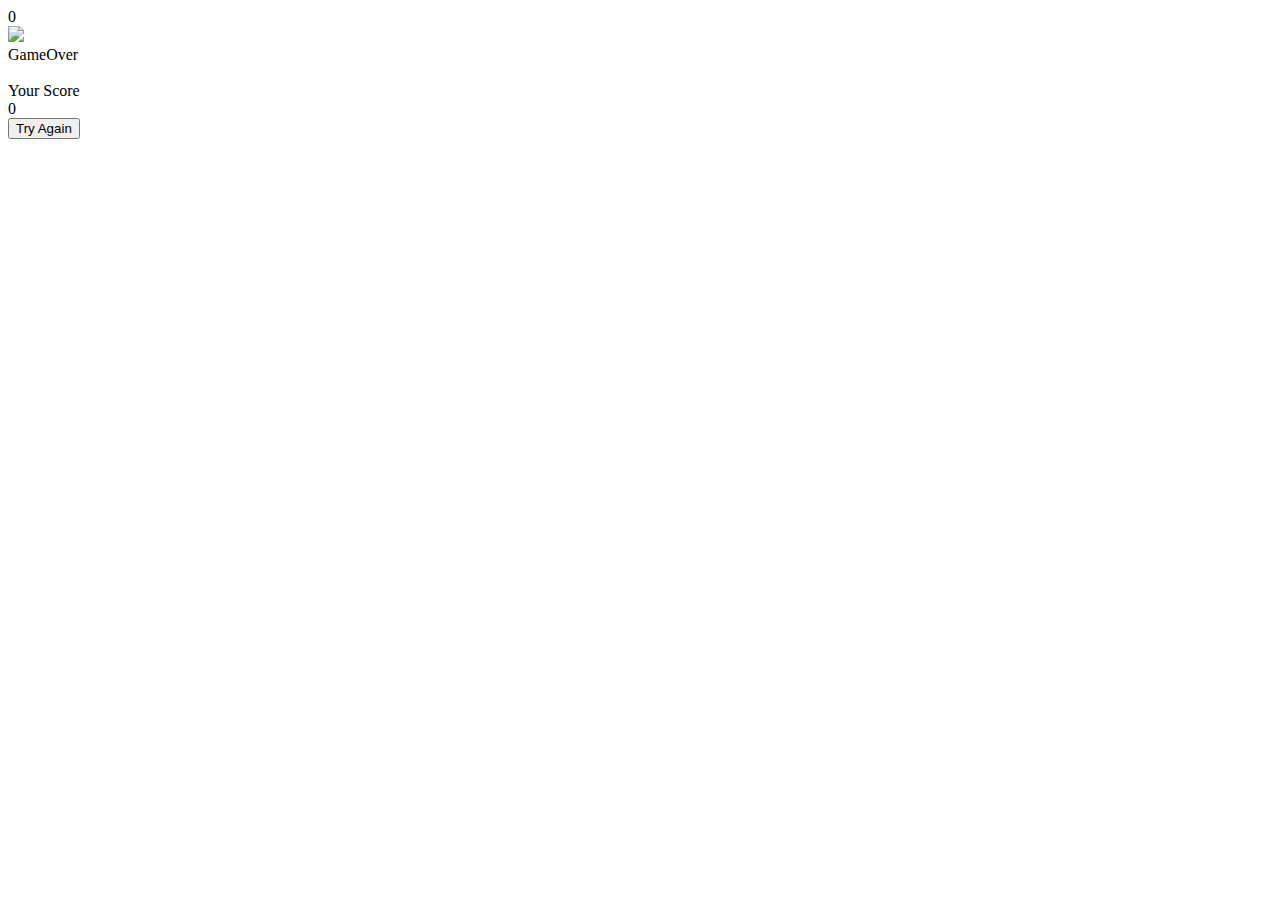
==== 2D_Game/1index.html @ 899add75 "intreface add" ====
<!DOCTYPE html>
<html lang="en">
<head>
    <meta charset="UTF-8">
    <title>Unafraid to win </title>
    <link rel="stylesheet" href="assets/css/">
    <link rel="icon" href="Run(3).png">
</head>
<body class="body" onkeyup="start(event);">
    <div>
        <div class="background" id="background">
            <div class="score" id="score">0</div>
            <img src="assets/img" class="player" id="player"/>
            <div class="bg" id="bg"></div>
        </div>
        <div class="GameOver" id="GameOver">
            <div>GameOver</div><br/>
            <div>Your Score</div>
            <div id="endScore">0</div>
            <button class="btn" onclick="re();">Try Again</button>
        </div>
    </div>
</body>
</html>
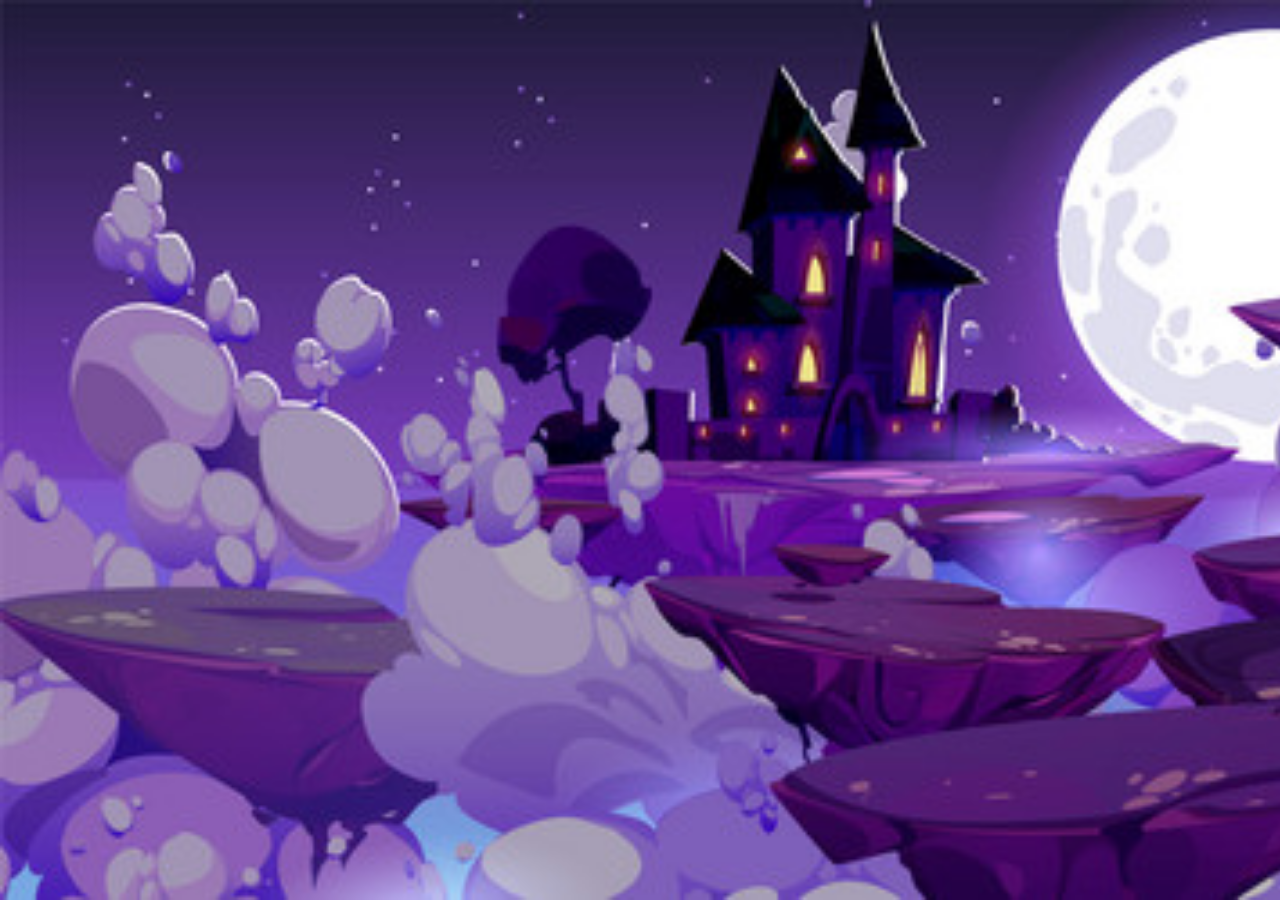
==== commit 1aa9b85e: "frist sylesheet compled" ====
--- a/2D_Game/1index.html
+++ b/2D_Game/1index.html
@@ -3,6 +3,7 @@
 <head>
     <meta charset="UTF-8">
     <title>Unafraid to win </title>
+    <link rel="stylesheet" href="assets/css/stylesheet.css">
     <link rel="stylesheet" href="assets/css/">
     <link rel="icon" href="Run(3).png">
 </head>
--- a/2D_Game/assets/css/stylesheet.css
+++ b/2D_Game/assets/css/stylesheet.css
@@ -0,0 +1,118 @@
+::-webkit-scrollbar{
+    width: 0;
+}
+.body{
+    margin: 0px;
+}
+.body2{
+    margin: 0px;
+}
+.background{
+    width: 100%;
+    height: 100vh;
+    background-image: url("../img/background.jpg");
+    background-size: 100vw;
+    overflow-x: hidden;
+    position: absolute;
+    background-repeat: repeat;
+}
+.background2{
+    width: 100%;
+    height: 100vh;
+    background-image: url("../img/back.jpg");
+    background-size: 100%;
+}
+.player{
+    height: 280px;
+    margin-top: 400px;
+    position: absolute;
+}
+.score{
+    position: absolute;
+    font-size: 90px;
+    font-family: Arial;
+    font-weight: bolder;
+    margin-left: 40px;
+}
+.block{
+    position: absolute;
+    width: 112px;
+    height: 111px;
+    margin-top: 550px;
+    background-image: url("../img/2 img.jpg");
+    background-size: cover;
+}
+.GameOver{
+    position: absolute;
+    width: 100px;
+    height: 100vh;
+    background-image: url("../img/img1.jpg");
+    background-size: cover;
+    display: flex;
+    flex-direction: column;
+    justify-content: center;
+    align-items: center;
+    font-family: Arial;
+    font-weight: bold;
+    color: rgb(0,0,0);
+    font-size: 90px;
+    opacity: 0.8;
+    visibility: hidden;
+}
+.btn{
+    width: 250px;
+    height: 40px;
+    font-size: 20px;
+    margin-top: 100px;
+    font-family: Arial;
+    font-weight: bold;
+    border-style: none;
+    border-radius: 20px;
+    cursor: pointer;
+    color: rgb(255,255,255);
+    position: relative;
+    background: rgb(6,37,50);
+    box-shadow: 0 0 10px yellow, 0 0 40px rebeccapurple, 0 0 80px blue;
+}
+.btn2{
+    width: 150px;
+    height: 40px;
+    color: rgb( 90,70,20);
+    font-family: Consolas;
+    font-weight: bold;
+    cursor: pointer;
+    border-radius: 20px;
+    border-style: none;
+    font-size: 40px;
+    margin-top: 420px;
+    margin-left: 400px;
+    position: relative;
+    background: springgreen;
+    box-shadow:0 0 10px darkolivegreen, 0 0 40px lawngreen, 0 0 80px cornflowerblue;
+}
+.bg{
+    width: 100%;
+    height:100vh ;
+    position:absolute ;
+    background-image: url("../img/03.jpg");
+    background-size: cover;
+}
+
+.a{
+    font-size: 20px;
+    margin-left: 654px;
+    margin-top: -300px;
+    font-family: Arial;
+    font-weight: 700;
+    position: absolute;
+    background-color: rgb(90,20,0);
+}
+.b{
+    font-size: 16px;
+    margin-left: 630px;
+    margin-top: -290px;
+    font-family: Arial;
+    font-weight: 700;
+    position: absolute;
+    background-color: rgb(900,0,90);
+}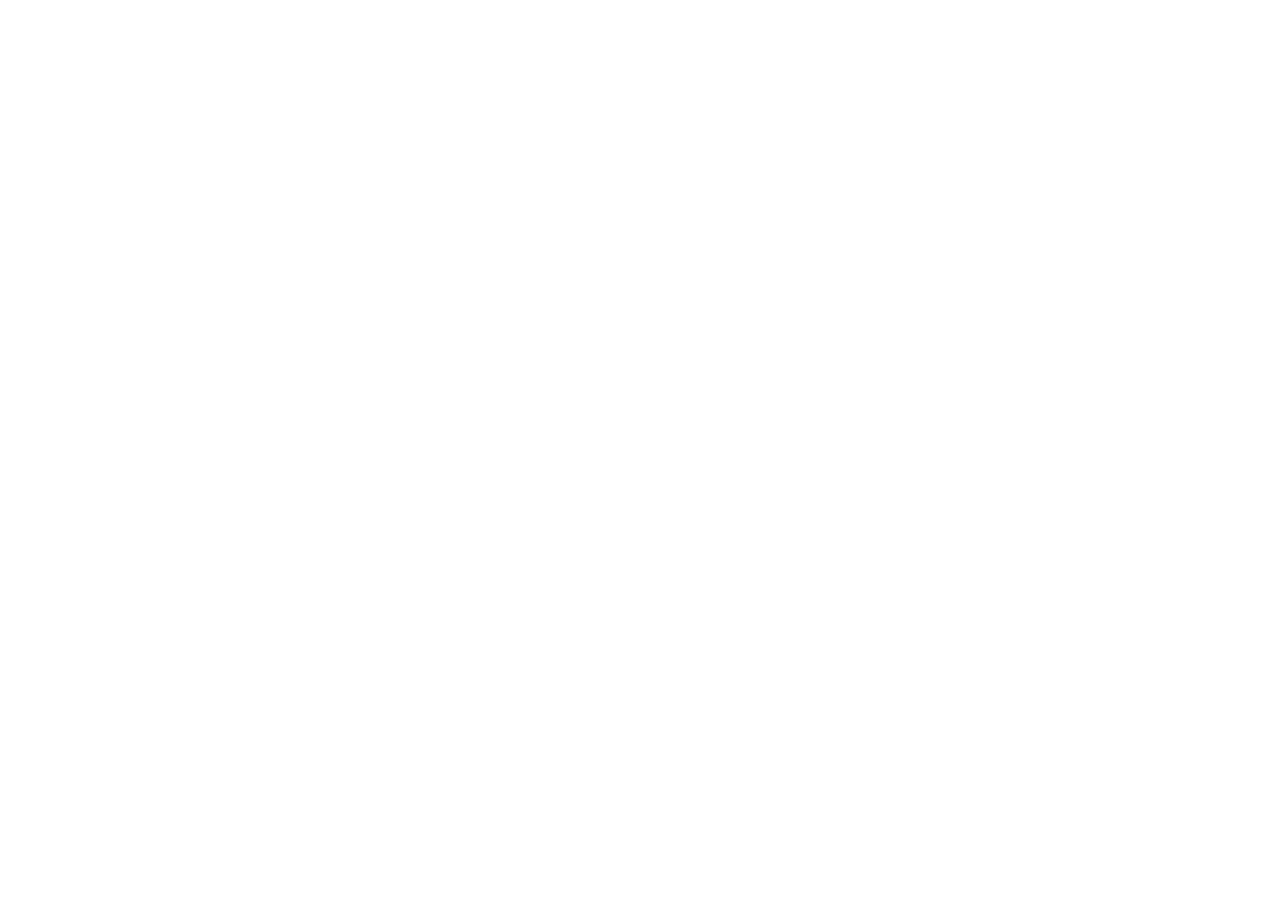
==== commit 9dc68276: "puzzle develop" ====
--- a/2D_Game/1index.html
+++ b/2D_Game/1index.html
@@ -1,10 +1,11 @@
+<!--
 <!DOCTYPE html>
 <html lang="en">
 <head>
     <meta charset="UTF-8">
     <title>Unafraid to win </title>
     <link rel="stylesheet" href="assets/css/stylesheet.css">
-    <link rel="stylesheet" href="assets/css/">
+    <link rel="stylesheet" href="assets/js/script.js">
     <link rel="icon" href="Run(3).png">
 </head>
 <body class="body" onkeyup="start(event);">
@@ -22,4 +23,4 @@
         </div>
     </div>
 </body>
-</html>+</html>-->
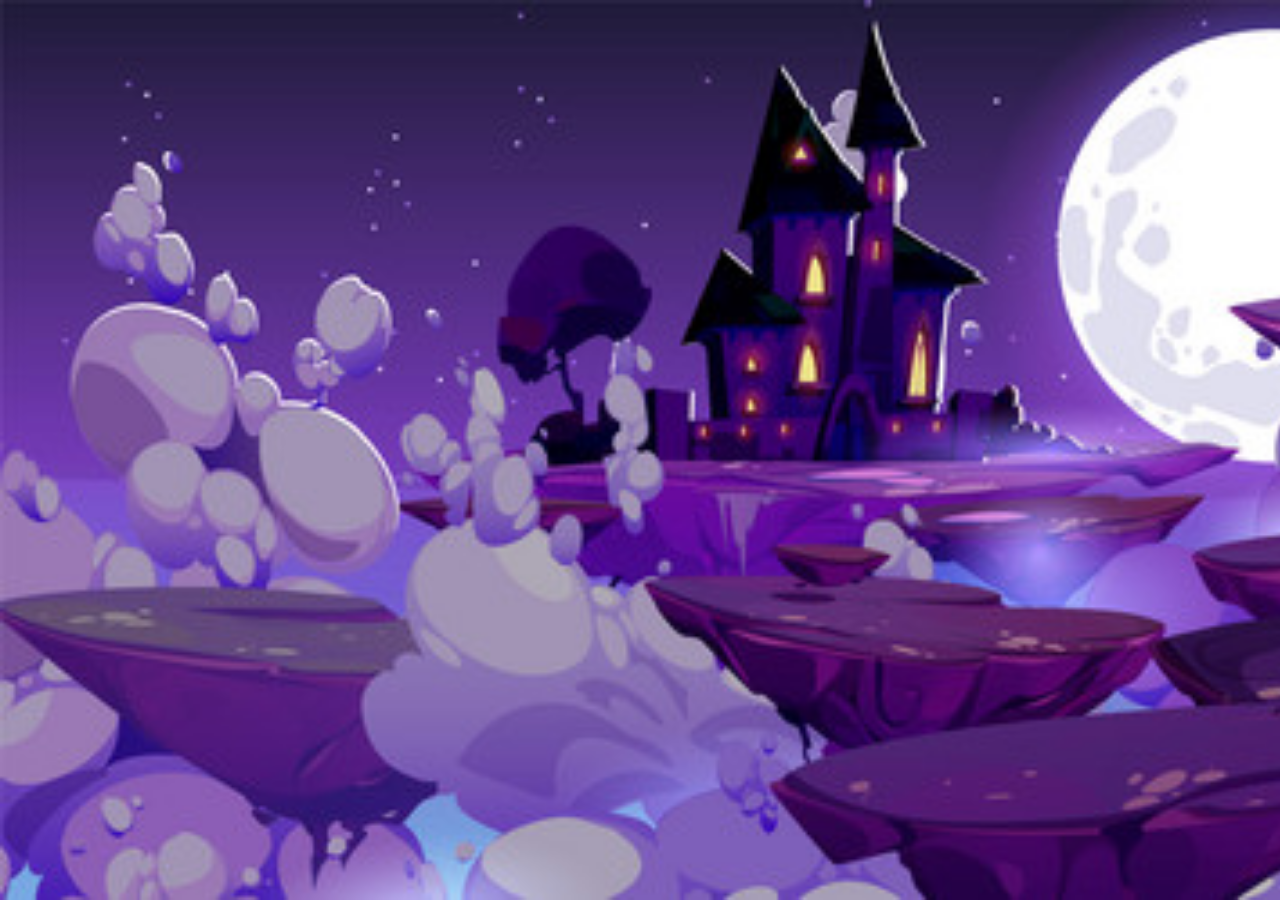
==== commit 3e99d6d5: "memary puzzle js set" ====
--- a/2D_Game/1index.html
+++ b/2D_Game/1index.html
@@ -1,4 +1,3 @@
-<!--
 <!DOCTYPE html>
 <html lang="en">
 <head>
@@ -23,4 +22,5 @@
         </div>
     </div>
 </body>
-</html>-->
+<script src="assets/js/script.js"></script>
+</html>
--- a/2D_Game/assets/css/stylesheet.css
+++ b/2D_Game/assets/css/stylesheet.css
@@ -10,7 +10,7 @@
 .background{
     width: 100%;
     height: 100vh;
-    background-image: url("../img/background.jpg");
+    /*background-image: url("../img/background.jpg");*/
     background-size: 100vw;
     overflow-x: hidden;
     position: absolute;
